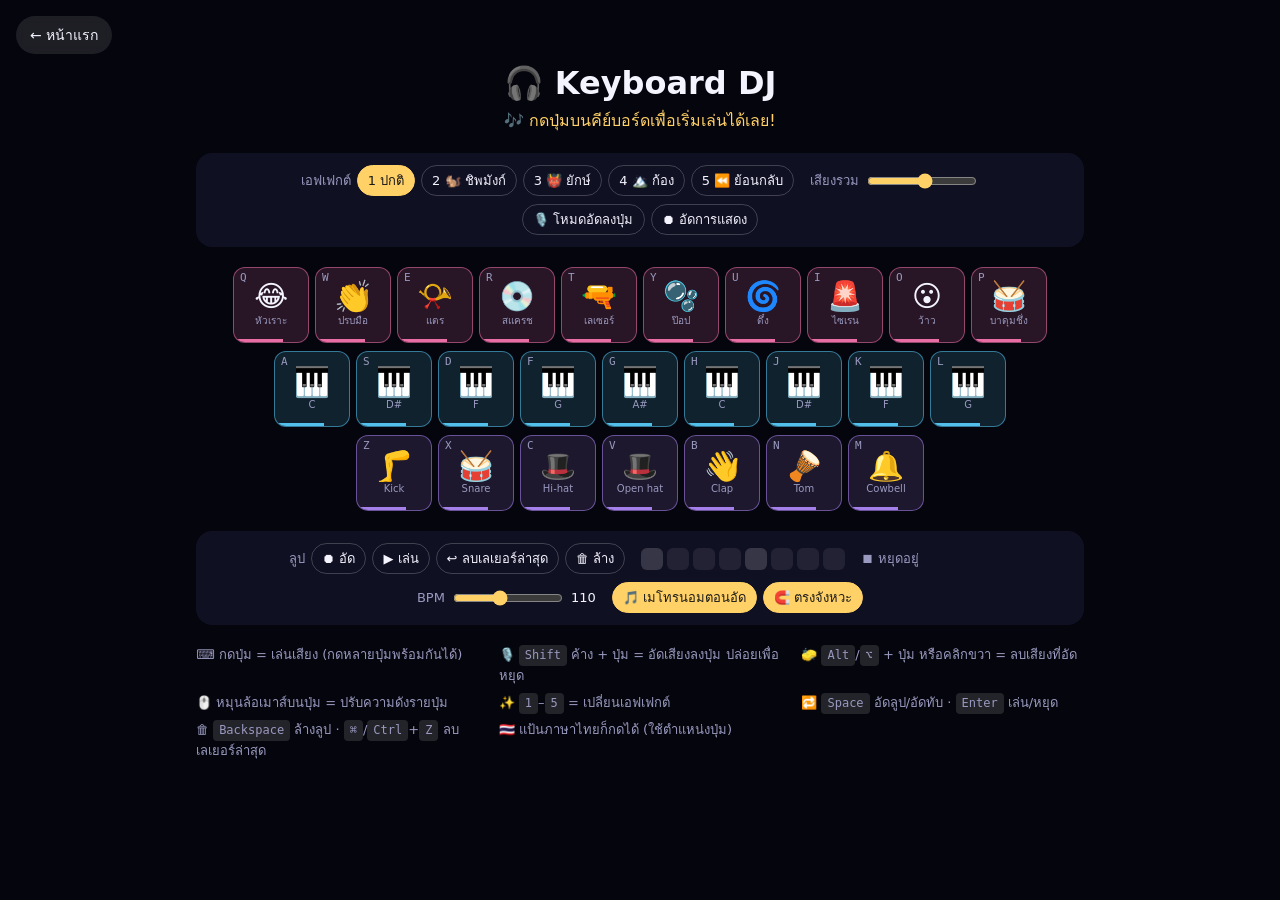
==== keyboard-dj.html @ 5eb58dcb "init" ====
<!doctype html>
<html lang="th">
<head>
  <meta charset="utf-8">
  <meta name="viewport" content="width=device-width, initial-scale=1, viewport-fit=cover">
  <title>Keyboard DJ</title>
  <link rel="stylesheet" href="css/common.css">
  <style>
    body { background: #07070f; }
    #viz { position: fixed; inset: 0; z-index: 0; }

    .dj {
      position: relative;
      z-index: 1;
      max-width: 920px;
      margin: 0 auto;
      padding: 64px 16px 32px;
      display: flex;
      flex-direction: column;
      gap: 20px;
    }
    .topbar { text-align: center; }
    .topbar h1 { margin: 0 0 6px; font-size: 32px; }
    .status { color: var(--accent); min-height: 1.4em; }

    .bar {
      display: flex;
      flex-wrap: wrap;
      gap: 8px 16px;
      align-items: center;
      justify-content: center;
      padding: 12px;
      border-radius: var(--radius);
      background: rgba(22, 22, 46, 0.7);
      backdrop-filter: blur(8px);
      font-size: 13px;
    }
    .group { display: flex; gap: 6px; align-items: center; flex-wrap: wrap; }
    .group .label { color: var(--muted); }
    .bar input[type="range"] { width: 110px; accent-color: var(--accent); }
    .chip.rec { background: #ff3b5c; border-color: #ff3b5c; color: #fff; }

    /* แผงปุ่ม */
    .pads { display: flex; flex-direction: column; gap: 8px; align-items: center; }
    .pad-row { display: flex; gap: 6px; justify-content: center; }
    .pad {
      --c: 255, 120, 180;
      --size: min(76px, calc((100vw - 32px - 54px) / 10));
      position: relative;
      width: var(--size);
      height: var(--size);
      border-radius: 12px;
      border: 1px solid rgba(var(--c), 0.5);
      background: rgba(var(--c), 0.14);
      color: var(--fg);
      display: flex;
      flex-direction: column;
      align-items: center;
      justify-content: center;
      cursor: pointer;
      user-select: none;
      touch-action: none;
      overflow: hidden;
    }
    .pad:hover { background: rgba(var(--c), 0.24); }
    .pad[data-row="1"] { --c: 90, 210, 255; }
    .pad[data-row="2"] { --c: 180, 140, 255; }
    .pad.custom { --c: 120, 255, 160; }
    .pad .key { position: absolute; top: 3px; left: 6px; font-size: 11px; color: var(--muted); font-family: ui-monospace, monospace; }
    .pad .emoji { font-size: calc(var(--size) * 0.38); line-height: 1; }
    .pad .name { font-size: 10px; margin-top: 3px; color: var(--muted); white-space: nowrap; max-width: 100%; overflow: hidden; text-overflow: ellipsis; padding: 0 2px; }
    .pad .vol { position: absolute; left: 0; bottom: 0; height: 3px; background: rgba(var(--c), 0.9); }
    .pad.rec { --c: 255, 59, 92; animation: pulse 0.6s ease-in-out infinite alternate; }
    @keyframes pulse { to { background: rgba(255, 59, 92, 0.5); } }

    /* looper */
    .beats { display: flex; gap: 4px; }
    .beat { width: 22px; height: 22px; border-radius: 6px; background: rgba(255, 255, 255, 0.08); }
    .beat.bar-start { background: rgba(255, 255, 255, 0.16); }
    .beat.now { background: var(--accent); }
    .looper-state { min-width: 130px; color: var(--muted); }
    .looper-state.recording { color: #ff6b81; }
    .looper-state.playing { color: #7dffa8; }

    .help {
      display: grid;
      grid-template-columns: repeat(auto-fit, minmax(240px, 1fr));
      gap: 6px 20px;
      color: var(--muted);
      font-size: 13px;
      line-height: 1.6;
    }

    @media (max-width: 600px) {
      .pad .name { display: none; }
    }
  </style>
</head>
<body>
  <canvas id="viz"></canvas>

  <main class="dj">
    <header class="topbar">
      <h1>🎧 Keyboard DJ</h1>
      <div class="status" id="status">กำลังเตรียมเสียง…</div>
    </header>

    <section class="bar">
      <div class="group" id="effects">
        <span class="label">เอฟเฟกต์</span>
        <button class="chip active" data-value="normal">1 ปกติ</button>
        <button class="chip" data-value="chipmunk">2 🐿️ ชิพมังก์</button>
        <button class="chip" data-value="giant">3 👹 ยักษ์</button>
        <button class="chip" data-value="echo">4 🏔️ ก้อง</button>
        <button class="chip" data-value="reverse">5 ⏪ ย้อนกลับ</button>
      </div>
      <div class="group">
        <span class="label">เสียงรวม</span>
        <input type="range" id="master" min="0" max="1.5" step="0.05" value="0.8">
      </div>
      <div class="group">
        <button class="chip" id="rec-arm">🎙️ โหมดอัดลงปุ่ม</button>
        <button class="chip" id="export">⏺ อัดการแสดง</button>
      </div>
    </section>

    <section class="pads" id="pads"></section>

    <section class="bar">
      <div class="group">
        <span class="label">ลูป</span>
        <button class="chip" id="loop-rec">⏺ อัด</button>
        <button class="chip" id="loop-play">▶ เล่น</button>
        <button class="chip" id="loop-undo">↩️ ลบเลเยอร์ล่าสุด</button>
        <button class="chip" id="loop-clear">🗑 ล้าง</button>
      </div>
      <div class="beats" id="beats"></div>
      <div class="looper-state" id="loop-state">⏹ หยุดอยู่</div>
      <div class="group">
        <span class="label">BPM</span>
        <input type="range" id="bpm" min="60" max="180" value="110">
        <span id="bpm-value">110</span>
      </div>
      <div class="group">
        <button class="chip active" id="metronome">🎵 เมโทรนอมตอนอัด</button>
        <button class="chip active" id="quantize">🧲 ตรงจังหวะ</button>
      </div>
    </section>

    <section class="help">
      <div>⌨️ กดปุ่ม = เล่นเสียง (กดหลายปุ่มพร้อมกันได้)</div>
      <div>🎙️ <kbd>Shift</kbd> ค้าง + ปุ่ม = อัดเสียงลงปุ่ม ปล่อยเพื่อหยุด</div>
      <div>🧽 <kbd>Alt</kbd>/<kbd>⌥</kbd> + ปุ่ม หรือคลิกขวา = ลบเสียงที่อัด</div>
      <div>🖱️ หมุนล้อเมาส์บนปุ่ม = ปรับความดังรายปุ่ม</div>
      <div>✨ <kbd>1</kbd>–<kbd>5</kbd> = เปลี่ยนเอฟเฟกต์</div>
      <div>🔁 <kbd>Space</kbd> อัดลูป/อัดทับ · <kbd>Enter</kbd> เล่น/หยุด</div>
      <div>🗑 <kbd>Backspace</kbd> ล้างลูป · <kbd>⌘</kbd>/<kbd>Ctrl</kbd>+<kbd>Z</kbd> ลบเลเยอร์ล่าสุด</div>
      <div>🇹🇭 แป้นภาษาไทยก็กดได้ (ใช้ตำแหน่งปุ่ม)</div>
    </section>
  </main>

  <script src="js/common.js"></script>
  <script src="js/keyboard-dj.js"></script>
</body>
</html>
---- css/common.css ----
:root {
  --bg: #0b0b1a;
  --fg: #f4f4ff;
  --muted: #9a9ac0;
  --card: #16162e;
  --accent: #ffd166;
  --radius: 16px;
}

* { box-sizing: border-box; }

html, body {
  margin: 0;
  height: 100%;
  background: var(--bg);
  color: var(--fg);
  font-family: system-ui, -apple-system, "Segoe UI", "Noto Sans Thai", sans-serif;
}

a { color: inherit; }

/* ปุ่มกลับหน้าแรก ใช้ร่วมทุกหน้า */
.home-btn {
  position: fixed;
  top: 16px;
  left: 16px;
  z-index: 10;
  padding: 8px 14px;
  border-radius: 999px;
  background: rgba(255, 255, 255, 0.1);
  backdrop-filter: blur(6px);
  text-decoration: none;
  font-size: 14px;
}
.home-btn:hover { background: rgba(255, 255, 255, 0.2); }

/* แผงควบคุมลอยมุมขวาล่าง */
.panel {
  position: fixed;
  right: 16px;
  bottom: 16px;
  z-index: 10;
  display: flex;
  flex-direction: column;
  gap: 8px;
  padding: 12px;
  border-radius: var(--radius);
  background: rgba(22, 22, 46, 0.75);
  backdrop-filter: blur(8px);
  font-size: 13px;
  user-select: none;
}
.panel .row { display: flex; gap: 6px; align-items: center; flex-wrap: wrap; }
.panel .label { color: var(--muted); min-width: 44px; }

.chip {
  border: 1px solid rgba(255, 255, 255, 0.2);
  background: transparent;
  color: var(--fg);
  padding: 4px 10px;
  border-radius: 999px;
  cursor: pointer;
  font: inherit;
}
.chip:hover { border-color: rgba(255, 255, 255, 0.5); }
.chip.active { background: var(--accent); color: #1a1a1a; border-color: var(--accent); }

kbd {
  display: inline-block;
  padding: 1px 6px;
  border-radius: 4px;
  background: rgba(255, 255, 255, 0.12);
  font-family: ui-monospace, monospace;
  font-size: 12px;
}

.hint {
  position: fixed;
  left: 50%;
  top: 50%;
  transform: translate(-50%, -50%);
  text-align: center;
  color: var(--muted);
  pointer-events: none;
  transition: opacity 0.8s;
}
.hint h1 { color: var(--fg); margin: 0 0 8px; font-size: 32px; }
.hint.hidden { opacity: 0; }

.big-btn {
  padding: 14px 28px;
  border: 0;
  border-radius: 999px;
  background: var(--accent);
  color: #1a1a1a;
  font: inherit;
  font-size: 18px;
  font-weight: 600;
  cursor: pointer;
}
.big-btn:hover { filter: brightness(1.1); }

/* ปุ่มพับแผง — โชว์เฉพาะจอเล็ก */
.panel-toggle { display: none; }

/* หน้าต่างบันทึกไฟล์บนมือถือ */
.save-sheet {
  position: fixed;
  inset: 0;
  z-index: 30;
  display: flex;
  align-items: center;
  justify-content: center;
  padding: 16px;
  background: rgba(0, 0, 0, 0.7);
}
.save-box {
  display: flex;
  flex-direction: column;
  align-items: center;
  gap: 12px;
  width: 100%;
  max-width: 420px;
  padding: 16px;
  border-radius: var(--radius);
  background: var(--card);
}
.save-box img { max-width: 100%; max-height: 55vh; border-radius: 8px; -webkit-touch-callout: default; }
.save-box audio { width: 100%; }
.save-tip { color: var(--muted); font-size: 13px; text-align: center; }
.save-actions { display: flex; flex-wrap: wrap; gap: 8px; justify-content: center; align-items: center; }

/* นิ้วกดง่ายขึ้นบนจอสัมผัส */
@media (pointer: coarse) {
  .chip { padding: 8px 12px; }
  .panel kbd, .panel .row:has(kbd) { display: none; }
}

@media (max-width: 600px) {
  .home-btn { top: calc(8px + env(safe-area-inset-top)); left: 8px; }
  .panel {
    left: 8px;
    right: 8px;
    bottom: calc(8px + env(safe-area-inset-bottom));
    max-height: 50vh;
    overflow-y: auto;
    touch-action: pan-y;
  }
  .panel-toggle { display: block; align-self: flex-end; }
  .panel.collapsed { flex-direction: row; flex-wrap: wrap; align-items: center; justify-content: space-between; }
  .panel.collapsed .row:not(.pin) { display: none; }
  .hint h1 { font-size: 24px; }
  .hint { width: calc(100% - 32px); }
}
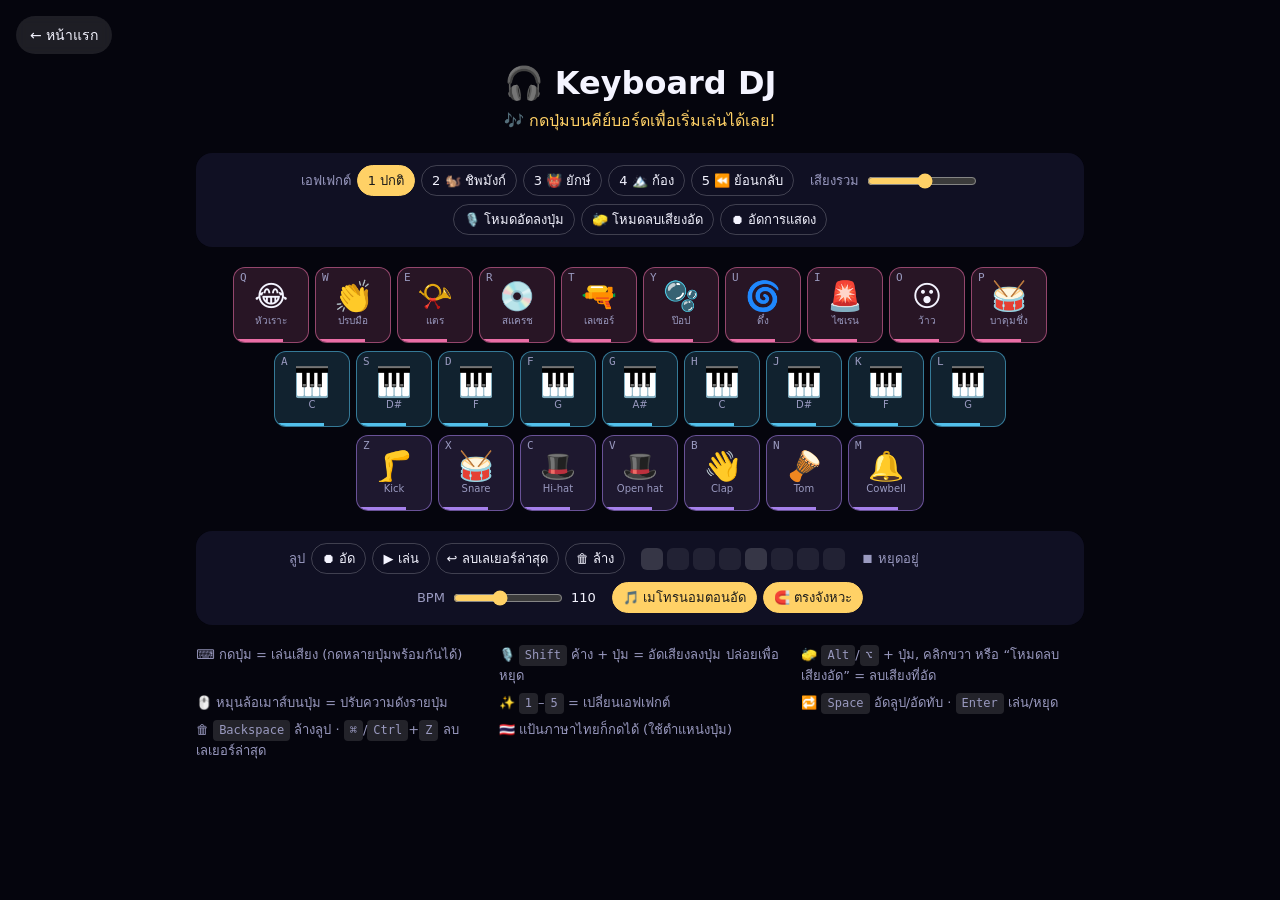
==== commit 434e992f: "Fix Keyboard DJ recordings wiped on mobile, add Wrangler config - Long-press on touch fired contextm" ====
--- a/keyboard-dj.html
+++ b/keyboard-dj.html
@@ -7,6 +7,13 @@
   <link rel="stylesheet" href="css/common.css">
   <style>
     body { background: #07070f; }
+    /* กดค้างบนมือถือต้องไม่ไปเลือกข้อความ / เด้งเมนู */
+    .dj {
+      -webkit-user-select: none;
+      user-select: none;
+      -webkit-touch-callout: none;
+      -webkit-tap-highlight-color: transparent;
+    }
     #viz { position: fixed; inset: 0; z-index: 0; }
 
     .dj {
@@ -58,7 +65,9 @@
       align-items: center;
       justify-content: center;
       cursor: pointer;
+      -webkit-user-select: none;
       user-select: none;
+      -webkit-touch-callout: none;
       touch-action: none;
       overflow: hidden;
     }
@@ -120,6 +129,7 @@
       </div>
       <div class="group">
         <button class="chip" id="rec-arm">🎙️ โหมดอัดลงปุ่ม</button>
+        <button class="chip" id="erase-arm">🧽 โหมดลบเสียงอัด</button>
         <button class="chip" id="export">⏺ อัดการแสดง</button>
       </div>
     </section>
@@ -150,7 +160,7 @@
     <section class="help">
       <div>⌨️ กดปุ่ม = เล่นเสียง (กดหลายปุ่มพร้อมกันได้)</div>
       <div>🎙️ <kbd>Shift</kbd> ค้าง + ปุ่ม = อัดเสียงลงปุ่ม ปล่อยเพื่อหยุด</div>
-      <div>🧽 <kbd>Alt</kbd>/<kbd>⌥</kbd> + ปุ่ม หรือคลิกขวา = ลบเสียงที่อัด</div>
+      <div>🧽 <kbd>Alt</kbd>/<kbd>⌥</kbd> + ปุ่ม, คลิกขวา หรือ “โหมดลบเสียงอัด” = ลบเสียงที่อัด</div>
       <div>🖱️ หมุนล้อเมาส์บนปุ่ม = ปรับความดังรายปุ่ม</div>
       <div>✨ <kbd>1</kbd>–<kbd>5</kbd> = เปลี่ยนเอฟเฟกต์</div>
       <div>🔁 <kbd>Space</kbd> อัดลูป/อัดทับ · <kbd>Enter</kbd> เล่น/หยุด</div>
--- a/css/common.css
+++ b/css/common.css
@@ -48,7 +48,9 @@
   background: rgba(22, 22, 46, 0.75);
   backdrop-filter: blur(8px);
   font-size: 13px;
+  -webkit-user-select: none;
   user-select: none;
+  -webkit-touch-callout: none;
 }
 .panel .row { display: flex; gap: 6px; align-items: center; flex-wrap: wrap; }
 .panel .label { color: var(--muted); min-width: 44px; }
